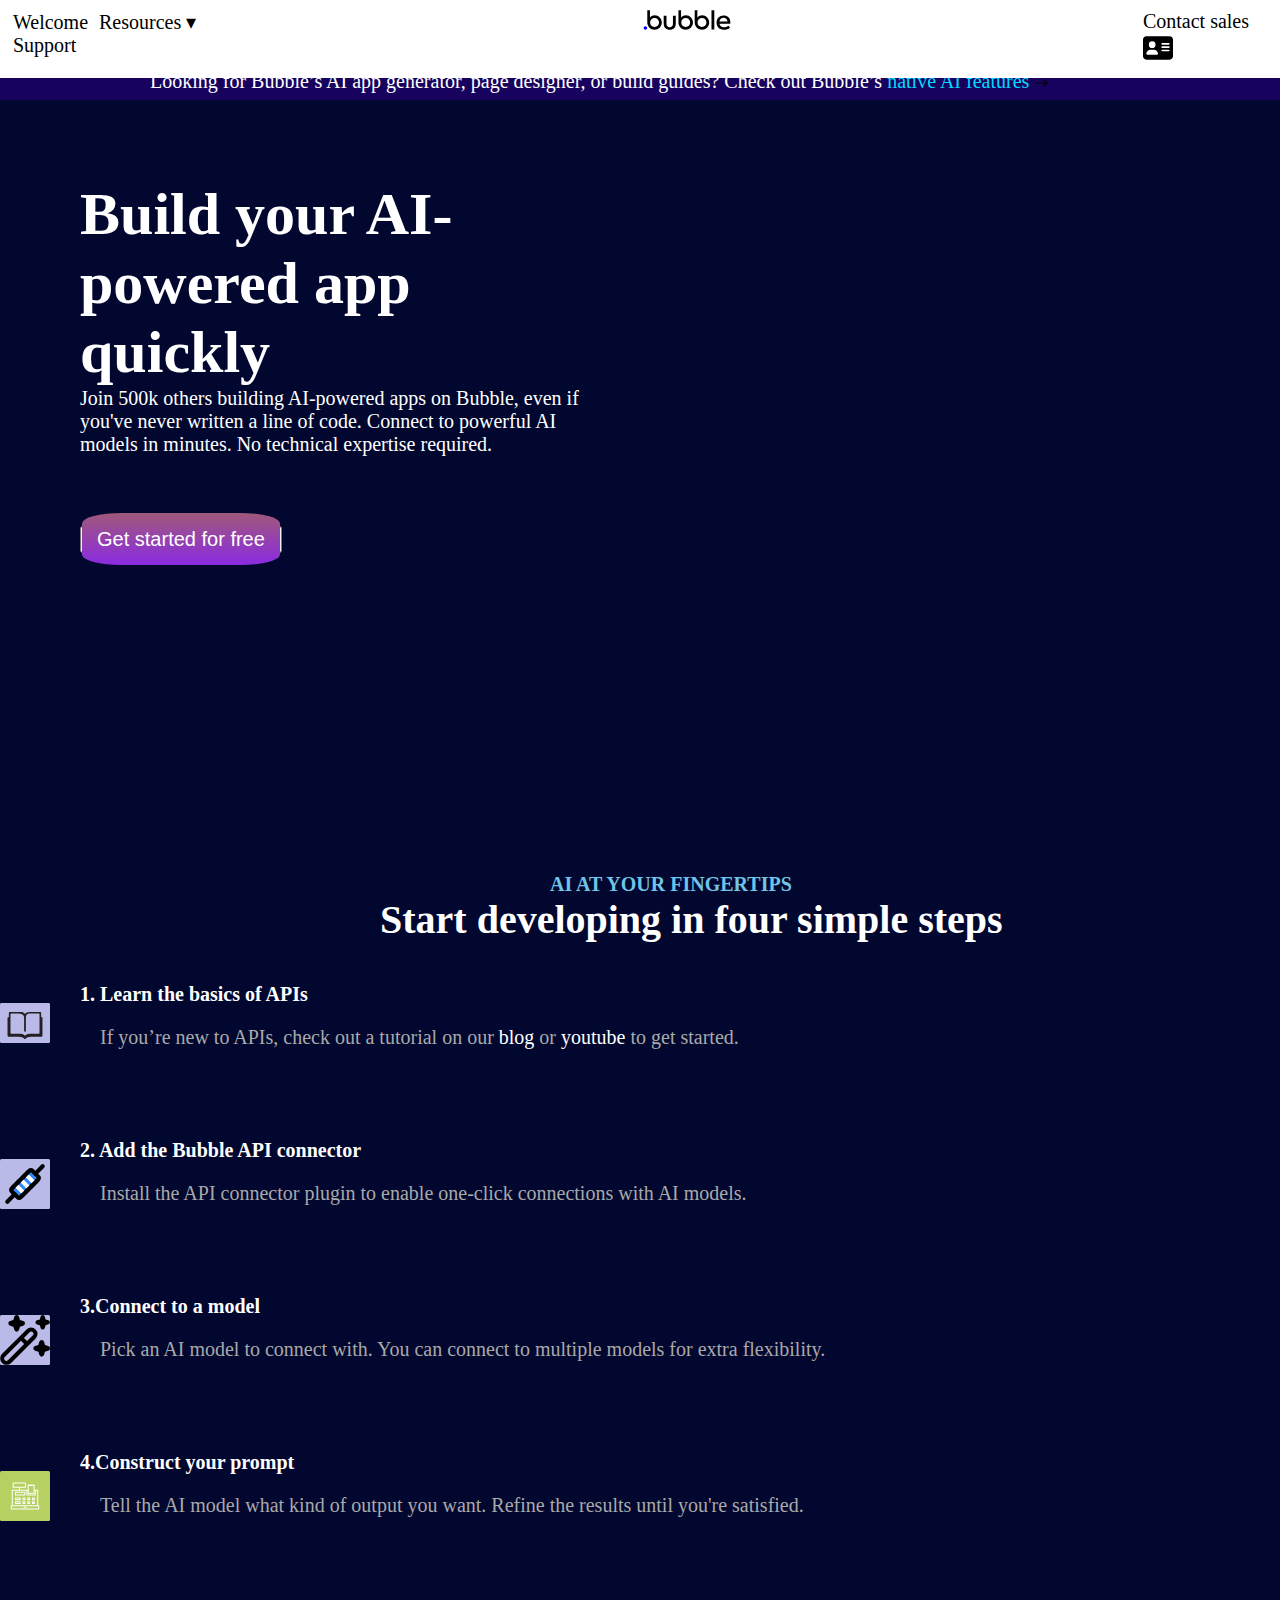
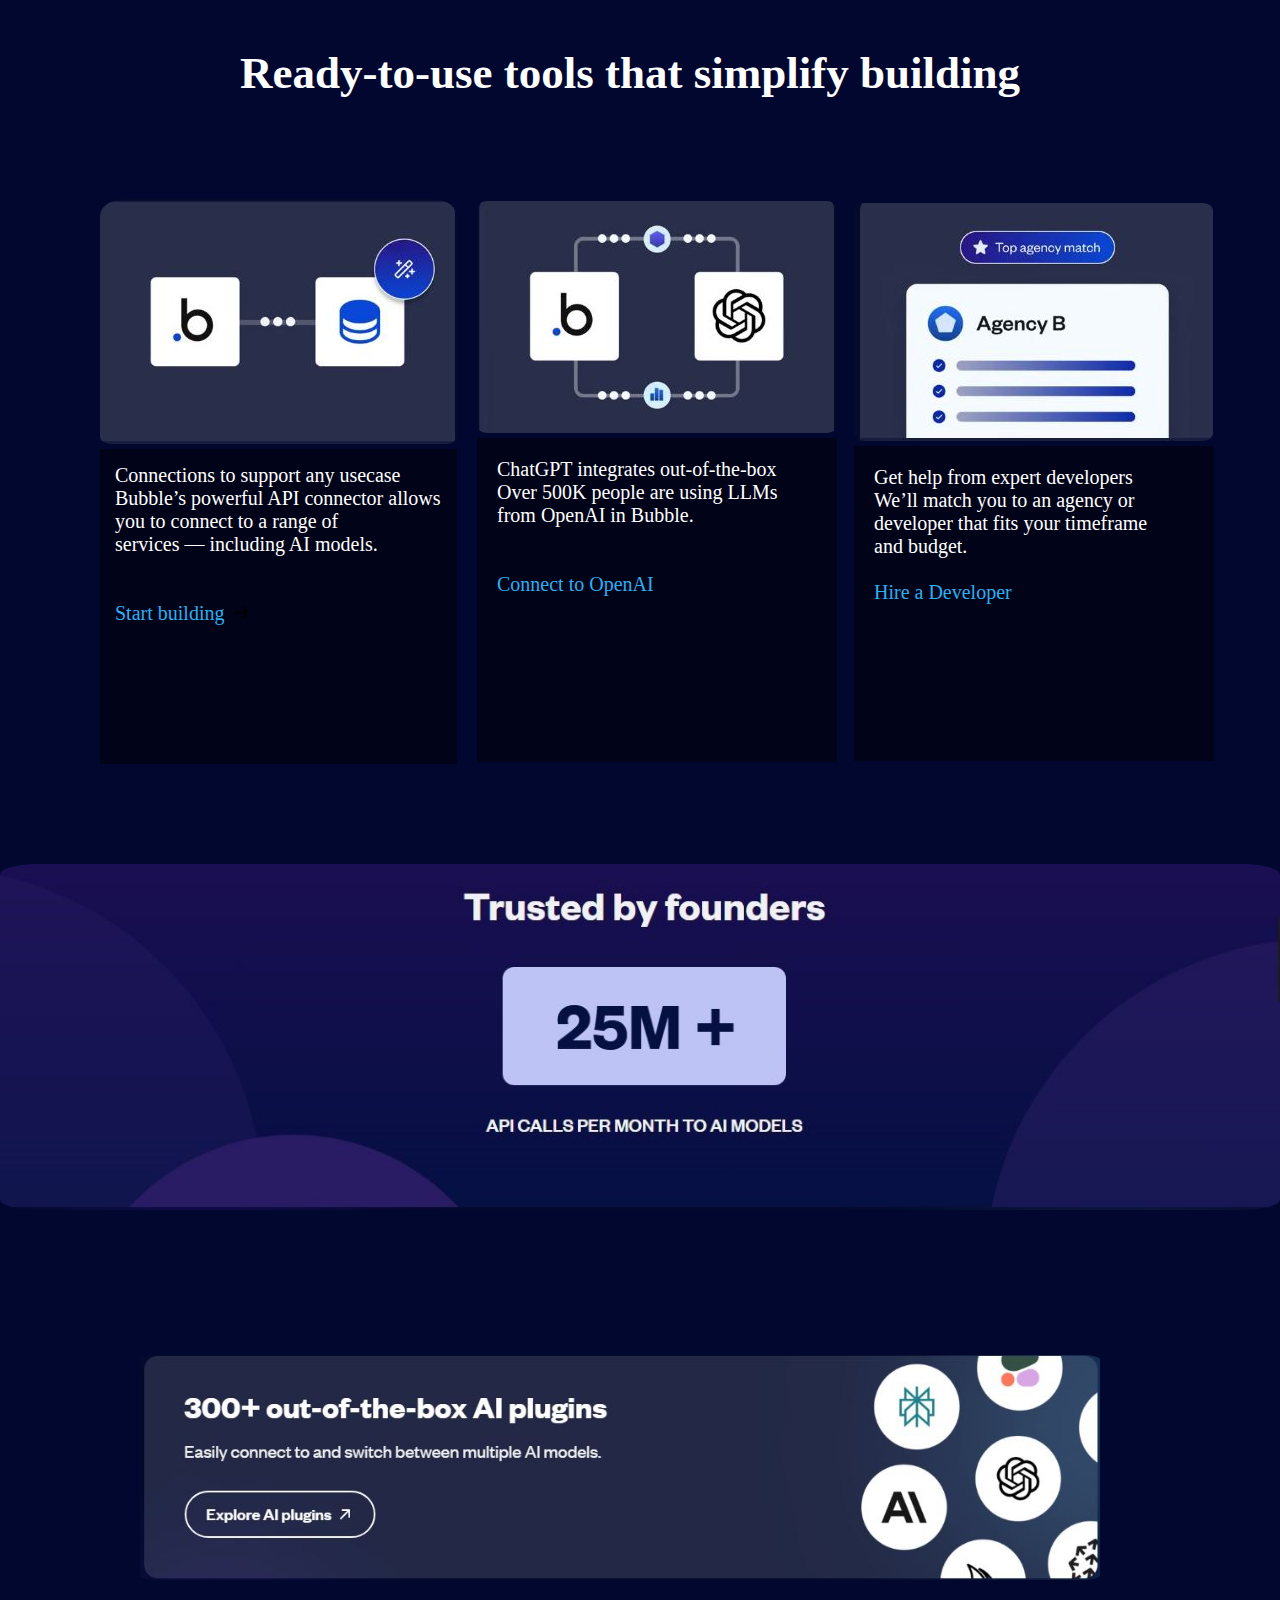
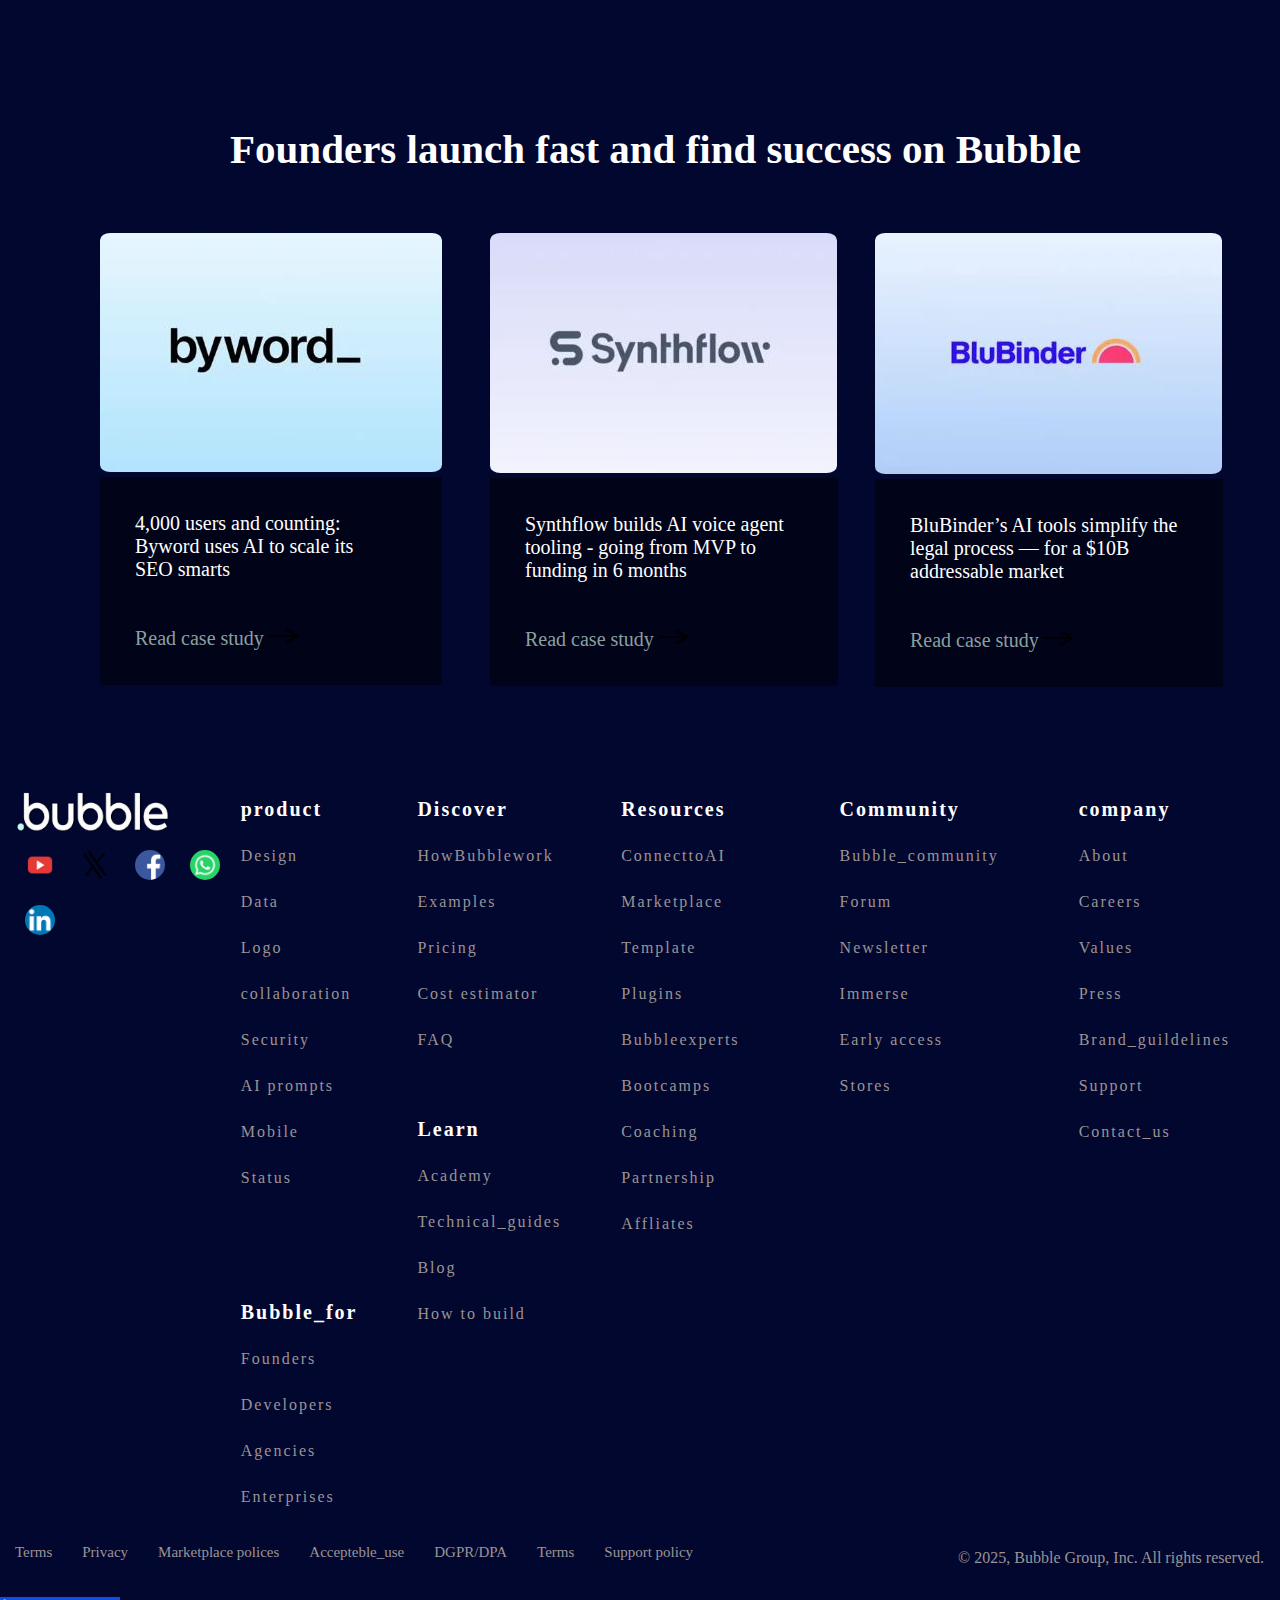
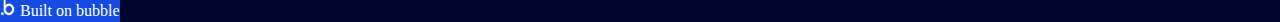
==== index.html @ 356349a5 "root name, Naming convention" ====
<!DOCTYPE html>
<html lang="en">
<head>
    <meta charset="UTF-8">
    <meta name="viewport" content="width=device-width, initial-scale=1.0">
    <title>Bubbleio.ai</title>
    <link rel="stylesheet" href="./index.css">
    <link rel="preconnect" href="https://fonts.googleapis.com">
    <link rel="preconnect" href="https://fonts.gstatic.com" crossorigin>
    <link href="https://fonts.googleapis.com/css2?family=Oxygen:wght@300;400;700&display=swap" rel="stylesheet">
    <link rel="stylesheet" href="https://fonts.googleapis.com/css?family=Inter:regular%7CManrope:regular%7CManrope:500%7CManrope:700%7CManrope:800%7CRoboto:500%7CSpace+Mono:regular">
</head>
<div class="container">
    <header class="head"  >
        <!-- nav1-->
        <div class="nav1">
            <div class="nPartA">
                <a href="">Welcome</a>
                <div class="dropdown">
                    
                   
                    <a href="">Resources ▾</a>
                    <div class="model">
                        <a href="#">Switch Model </a>
                    </div>
                    <div class="dropdown-content">
                        <a href="">Academy</a>
                        <a href="">Marketplace</a>
                    </div>
                </div>
                  

              
                <a href="">Support</a>
            </div>
            <div class="nPartB">
                <a href=""><img src="./Bubble logo.svg" alt="" width="900px" height="20px"></a>
            </div>
            <div class="nPartC">
                <a href="">Contact sales</a>
                <a href=""><img src="./address-card-icon.svg" alt="" width="30px" height="30px"></a>
            </div>
     </div>
            <!-- nav1 ending -->
             <!-- nav2 -->
            <div class="nav2">
                <p>Looking for Bubble’s AI app generator, page designer, or build guides? Check out Bubble’s <a href="">native AI features <img src="./next.png" alt="" width="15px" height="10px"> </a>
                    </p>
            </div>
            <!-- nav2-Ending -->
    </header>
    <!-- Body section -->
   <section class="hero">
    <div class="hero-text">
        <h1>Build your AI-powered app quickly</h1>
        Join 500k others building AI-powered apps on Bubble, even if you've never written a line of code. Connect to powerful AI models in minutes. No technical expertise required.
        <div class="btn">
            <button>
                <a href="">
                    Get started for free
                </a>
                   
                
               
            </button>
        </div>
    </div> <br> <br>
    <div class="hero-video">
        <iframe width="606" height="408" style="padding-left:100px;" src="https://www.youtube.com/embed/pDisVpv_Q6I" title="How to Build an AI app with Bubble" frameborder="0" allow="accelerometer; autoplay; clipboard-write; encrypted-media; gyroscope; picture-in-picture; web-share" referrerpolicy="strict-origin-when-cross-origin" allowfullscreen></iframe>
    </div> 
   </section>
   <div class="subhead">
    <div class="AI-heading">
        <h3 style=" color: rgb(112, 196, 230); padding-left: 260px; ">AI AT YOUR FINGERTIPS</h3>
        <h1 style="color: white; font-size: 40px; padding-left: 90px;" >Start developing in four simple steps</h1>
    </div>
    
    <!-- AI-flip_card -->
   <div class="AI-cards">
    <!-- 1st-Card -->
    <div class="card-1">      
    <div class="logo1">
        <img src="./AI 1st-logo/SVG FORMAT.svg" alt=""   style="background:#babae9; padding-top:5px; width: 50px; height:40px;"  >
    </div>
    <div class="Text-1">
        <h3>1. Learn the basics of APIs</h3>
        <p>If you’re new to APIs, check out a tutorial on our <a href="">blog</a> or <a href="">youtube</a> to get started.</p>
    </div>
</div>
    <!-- 2nd Card -->
    <div class="card-2">
    <div class="logo2">
        <img src="./AI 2ND-LOGO/AI 2nd logo.svg" alt="" width="70px" style="background-color: #babae9; width: 50px;" >
    </div>
    <div class="Text-2">
        <h3>2. Add the Bubble API connector</h3>
        <p>Install the API connector plugin to enable
            one-click connections with AI models.</p>
    </div>
    
   </div>

   <!-- 3rd Card -->
   <div class="card-3">
    <div class="logo3">
     <img src="./logo_3.svg" alt="" width="50px" style="background-color: #babae9;">
    </div>
    <div class="Text-3">
        <h3>3.Connect to a model</h3>
        <p>Pick an AI model to connect with. You can connect to multiple models for extra flexibility.</p>
    </div>
    
   </div>
   
   <!-- 4th Card -->
   <div class="card-4">
    <div class="logo4">
        <img src="./Logo_4.svg" alt="" width="50px" >
    </div>
    <div class="Text-4">
        <h3>4.Construct your prompt</h3>
        <p>Tell the AI model what kind of output you want. Refine the results until you're satisfied.</p>
    </div>
   </div>
</div>
   </div>
   <div class="BubbleAI_tools">
    <h1>Ready-to-use tools that simplify building</h1>
        <div class="BubbleAI_card">
            <div class="FirstBubbleCard">
                <div class="BubbleCardImg_1st">
                    <img src="./BubbleImg/BubbleAi_Img1.JPG" alt="">
                </div>
                    <div class="BubbleCard_Text_1st">
                        <p>
                            Connections to support any usecase <br>
                            Bubble’s powerful API connector allows <br> you to
                            connect to a range of <br>
                            services — including AI models. <br> <br><br>
                                    <a href="" >Start building <img src="./right-arrow.png" alt="" width="20px" height="15px" style="padding-bottom: -200px;padding-left: 5px;"></a> 
                        </p>
                     
                    </div>
            </div>
            <div class="SecondBubbleCard">
                <div class="BubbleCardImg_2nd">
                    <img src="./BubbleImg/BubbleAi_Img2.JPG" alt="">
                </div>
                <div class="BubbleCard_Text_2nd">
                    <p>
                    ChatGPT integrates out-of-the-box <br>
                Over 500K people are using LLMs <br> from
                    OpenAI in Bubble. <br> <br><br>
                   <a href="">Connect to OpenAI</a> 
                    </p>
                </div>
            </div>
            <div class="ThirdBubbleCard">
                <div class="BubbleCardImg_3rd">
                    <img src="./BubbleImg/BubbleAi_Img3.JPG" alt="">
                </div> 
                <div class="BubbleCard_Text_3rd">
                    Get help from expert developers
                    We’ll match you to an agency or developer that fits your timeframe and budget.  <br> <br>
                    <a href="">Hire a Developer</a>
                    
                </div>

            </div>
        </div>
   </div>
   <div class="APILINKIMG">
    <img src="./APILINKIMG/APICALLIMG.JPG" alt="">
   </div>
   <div class="AI_PLUGIN">
    <img src="./Api plugins/AI PLugin.JPG" alt="">
   </div>
   <div class="AI_tools">
   <div class="AI_TEXT">
        <h1>Founders launch fast and find success on Bubble</h1>
   </div>
   <!-- AI_SECT -->
   <div class="AI_SECT">
    <div class="sect1">
        <div class="sectImg_1st">
            <img src="./AI SECT/AI_IMAGE1.JPG" alt="" id="mysect1">
        </div>
        <div class="sectText_1st">
            <p>
                4,000 users and counting: <br> Byword uses AI to scale its <br>SEO smarts 
                <br><br><br>
                <a href="">Read case study <img src="./right-arrow.png" alt=""></a>
            </p>
        </div>
    </div>
    <div class="sect2">
        <div class="sectImg_2nd">
            <img src="./AI SECT/AI_IMAGES2.JPG" alt="" id="mysect2">
        </div>
        <div class="sectText_2nd">   
        <p>
            Synthflow builds AI voice agent tooling - going from MVP to funding in 6 months
            <br><br><br>
            <a href="">Read case study <img src="./right-arrow.png" alt=""></a>
        </p>
        </div>
    </div>
    <div class="sect3">
        <div class="sectImg_3th">
            <img src="./AI SECT/AI_IMAGES3.JPG" alt="" id="mysect3">
        </div>
        <div class="sectText_3th">
            <p>
                BluBinder’s AI tools simplify the legal process — for a $10B addressable market
                <br><br><br>
                <a href="">Read case study <img src="./right-arrow.png" alt=""></a>
            </p>
        </div>
    </div>      
   </div>
   </div>
   <!-- Footer_section -->
    <div class="footer_1st">
        <div class="Bubble_media">
            <div class="logo">
                <img src="./AI SECT/BubbleEdit-removebg-preview (1).png" alt="" width="160px">
            </div>
            <div class="mediaIcon">
                <a href="*"><img src="./Social media/youtube.png" alt=""></a>

                <a href=""><img src="./Social media/twitter.png" alt=""></a>

                <a href=""><img src="./Social media/facebook.png" alt="" ></a>

                <a href=""><img src="./Social media/whatsapp.png" alt=""></a>
                
                <a href=""> <img src="./Social media/LinkedIn.png" alt=""></a>
            </div>
        </div>
        <div class="About">
            <div class="first_column">
                <div class="product">
                    <div class="title">
                        <h5>product</h5>
                    </div>
                    <div class="details">
                        <a href="">Design</a><br>
                        <a href="">Data</a><br>
                        <a href="">Logo</a>
                        <a href="">collaboration</a>
                        <a href="">Security</a> <br>
                        <a href="">AI prompts</a>
                        <a href="">Mobile</a> <br>
                        <a href="">Status</a>
                    </div>
                </div> <br> <br>
                <div class="Bubble_for">
                    <div class="title">
                        <h5>Bubble_for</h5>
                    </div>
                    <div class="details">
                        <a href="">Founders</a>
                        <a href="">Developers</a>
                        <a href="">Agencies</a>
                        <a href="">Enterprises</a>
                    </div>
                </div>
            </div>
            <div class="second_column">
                <div class="Discover">
                    <div class="title">
                        <h5>Discover</h5>
                    </div>
                    <div class="details">
                    <a href="">HowBubblework</a>
                    <a href="">Examples</a>
                    <a href="">Pricing</a> <br>
                    <a href="">Cost estimator</a>
                    <a href="">FAQ</a>
                    </div>
                    
                </div>
                <br>
                <div class="Learn">
                    <div class="title">
                        <h5>Learn</h5>
                    </div>
                    <div class="details">
                        <a href="">Academy</a>
                        <a href="">Technical_guides</a> <br>
                        <a href="">Blog</a><br>
                        <a href=""> How to build</a>
                    </div>
                </div>
            </div>
            <div class="third_column">
                <div class="Resources">
                    <div class="title">
                        <h5>Resources </h5>
                    </div>
                    <div class="details">
                        <a href="">ConnecttoAI</a>
                        <a href="">Marketplace</a>
                        <a href="">Template</a>
                        <a href="">Plugins</a>
                        <a href="">Bubbleexperts</a>
                        <a href="">Bootcamps</a>
                        <a href="">Coaching</a>
                        <a href="">Partnership</a>
                        <a href="">Affliates</a>
                    </div>
                </div>
            </div>
            <div class="fourth_column">
                <div class="Community">
                    <div class="title">
                        <h5>Community</h5>
                    </div>
                    <div class="details">
                        <a href="">Bubble_community</a>
                        <a href="">Forum</a> <br>
                        <a href="">Newsletter</a>
                        <a href="">Immerse</a> <br>
                        <a href="">Early access</a>
                        <a href="">Stores</a>
                    </div>
                </div>

            </div>
            <div class="fifth_column">
                <div class="company">
                    <div class="title">
                        <h5>company</h5>
                    </div>
                    <div class="details">
                        <a href="">About</a><br>
                        <a href="">Careers</a><br>
                        <a href="">Values</a><br>
                        <a href="">Press</a>
                        <a href="">Brand_guildelines</a>
                        <a href="">Support</a>
                        <a href="">Contact_us</a>
                    </div>
                </div>
            </div>
        </div>

    </div>
    <!-- 2nd_footer -->
     <div class="footer_2nd">
        <div class="details_1st">
            <a href="">Terms</a>
            <a href="">Privacy</a>
            <a href="">Marketplace polices</a>
            <a href="">Accepteble_use</a>
            <a href="">DGPR/DPA</a>
            <a href="">Terms</a>
            <a href="">Support policy</a>
        </div>
        <div class="details_2nd">
            <p>
                ©  2025, Bubble Group, Inc. All rights reserved.
            </p>
        </div>

     </div>
     <div class="footer_outskirt">
        <div class="b_logo">
            <img src="./AI SECT/B logo.png" alt=""> <span>Built on bubble</span>
        </div>
     </div>
</div>
</html>
---- index.css ----
@import url('https://fonts.googleapis.com/css2?family=Montserrat:ital,wght@0,100..900;1,100..900&family=Roboto:ital,wght@0,100;0,300;0,400;0,500;0,700;0,900;1,100;1,300;1,400;1,500;1,700;1,900&display=swap');
*{
    padding: 0;
    margin: 0;
     box-sizing: border-box;
     /* background:linear-gradient(whitesmoke),(rgb(216, 216, 179)); */
     text-decoration: none;
     /* line-height: 70px; */
     font-size: 20px;
};
/* body{
    text-decoration: none;
    background-color: #02072F;
} */
/* container{
    background-color: #02072F;
    height: 100vh;
} */
.head{
    width: 100%;
    /* position: sticky; */
    /* top: 0;
    z-index:1000; */
}

.nav1{
    padding: 10px;
    background-color: white; 
    display: flex;
    /* position: sticky; */
    position: fixed;
    top: 0;
    z-index:1000;
    width:100%;
}

.nav1 a{
    padding: 3px;
   transition: all 5s ease;
    color: black;  
}
.nav1 a:hover{
   color:rgb(243, 141, 8)
}
/* Dropdown container */
.dropdown{
   position: relative;
   display: inline-block;
}
/* Dropdown content (hidden by default) */
.dropdown-content{
   display: none;
   position: absolute;
   background-color: #c5cdd1;
   min-width: 160px;
   box-shadow: 0px 8px 16px rgba(0, 0, 0, 0.2);
   z-index: 1000;
}
/* Dropdown links */
.dropdown-content a {
   color: black;
   padding: 10px 16px;
   text-decoration: none;
   display: block;
}
/* Show the dropdown menu on hover */
.dropdown:hover .dropdown-content {
   display: block;
}
/* Optional hover effect */
.dropdown-content a:hover {
   background-color: #f1f1f1;
}
.model{
   display: none;
}

img{
    border-radius: 3%;
}

.nav2{
    padding-block: 50px;
    max-height:5vh ;
    /* margin: 4px; */
    background-color:#17035E ;
    color: white;
}
.nav2  p{
   /* padding-left: 150px;   */
   padding-inline: 150px;
   padding-top: 20px;
}


.nav2 a{
    color:rgb(1, 217, 255);
}
/* img{
    color:rgb(1, 217, 255);
} */
.nav2 a:hover{
    color:white;
}
/* nav ending */
.hero{
    background-color: #02072F;
    color: white;
padding: 80px;
display: flex;
}
.hero-text {
    font-size:20px ;  
}
h1{
 font-size:60px;
 
}
.btn{
    padding:70px 0px;
   
}
.btn a {
    padding: 15px;
    background:linear-gradient(rgb(160, 88, 122),blueviolet);
    transition:  0.5s ease;
    color: white;
}
button a{
    border-radius: 20%;
}
.subhead{
    width: 100%;
    background-color: #02072F;
    color: white;
}
            /* Ai-section */
 .AI-heading{
            /* padding:auto; */
    padding-left: 290px;
        padding-top: 170px;
 }
 AI-cards{
    color: #ffffff;
 }
 .Text-1{
    padding:30px;
 }
 .Text-1 p{
    padding: 20px;
    color: darkgrey;
 }

 .Text-1 a{
    color: #ffffff;
 }
.card-1{
    display: flex;
    padding-top: 10px;
}
.logo1{
    padding-top: 50px;
}
 /* 2nd-Card */
 .card-2{
    display: flex;
    padding-top: 10px;
}
 .Text-2{
    padding:30px;
 }
 .Text-2 p{
    padding: 20px;
    color: darkgrey;
 }

 .Text-2 a{
    color: #ffffff;
 }
 .logo2{
    padding-top: 50px;
}
 /* 3rd-Card */
 .card-3{
    display: flex;
    padding-top: 10px;
}
 .Text-3{
    padding:30px;
 }
 .Text-3 p{
    padding: 20px;
    color: darkgrey;
 }
 .logo3{
    padding-top: 50px; 
 }
 /* 4th-Card */
 .card-4{
    display: flex;
    padding-top: 10px;
}

 .Text-4{
    padding:30px;
 }
 .Text-4 p{
    padding: 20px;
    color: darkgrey;
 }
 .logo4{
    padding-top: 50px; 
 }
 /* BubbleAI_tools */
 .BubbleAI_tools {
    background-color: #02072F; 
    padding-top: 80px;
    
 }
    .BubbleAI_card{
        /* padding-top: 40px; */
        display:flex;
         align-items: center;    
    }
 .BubbleAI_tools h1{
    color: #ffffff;
    padding-left:240px;
    font-size: 45px;
 }
 .BubbleCardImg_1st img{
   border-top-left-radius: 7%;
   border-top-right-radius: 7%;
 }
 .BubbleCard_Text_1st{
     color: #ffffff;
     padding: 15px;
      
     height: 35vh;
     /* background-color: #DCDCFB; */
     /* width: 100%; */
     background-color: rgba(0, 0, 3, 0.5); 
     /* opacity: 0.5; */
     /* background-color:(opacity 0.5) rgba(0, 0, 3, 0.5); */
 }

 .BubbleCard_Text_1st a{
    color:#2EAFEF  ;
 }
 .BubbleCard_Text_1st a img{
    color: #ffffff;
 }
 .BubbleCard_Text_1st a:hover{
    color: aliceblue;
 }
 .FirstBubbleCard{
   padding-right:20px;
 }
 /* SecondBubbleCard section */
 .BubbleCard_Text_2nd{
     color: #ffffff;
     padding: 20px;
   
     /* background-color: #DCDCFB; */
     max-width:100%;
     height: 36vh;
     background-color: rgba(0, 0, 3, 0.5); 
     /* opacity: 0.5; */
     /* background-color:(opacity 0.5) rgba(0, 0, 3, 0.5); */

 }

 .BubbleCard_Text_2nd a{
    color:#2EAFEF  ;
   

 }
 .BubbleCard_Text_2nd a img{
    color: #ffffff;
 }
 .BubbleCard_Text_2nd a:hover{
    color: aliceblue;
 }
 .SecondBubbleCard{
  padding-right: 17px;
 }
 /* Third Bubble_Card */
 .BubbleCard_Text_3rd{
     color: #ffffff;
     padding: 20px;
   padding-right: 40px;
     background-color: #DCDCFB;
     height: 35vh;
     width: 360px;
     background-color: rgba(0, 0, 3, 0.5); 
     /* opacity: 0.5; */
     /* background-color:(opacity 0.5) rgba(0, 0, 3, 0.5); */
 }

 .BubbleCard_Text_3rd a{
    color:#2EAFEF  ;
 }
 .BubbleCard_Text_3rd a img{
    color: #ffffff;
 }
 .BubbleCard_Text_3rd a:hover{
    color: aliceblue;
 }
 .BubbleAI_card{
  /* display: flex; */
   padding: 100px;
 }
.ThirdBubbleCard{
 
}
.APILINKIMG{
   /* width:100%; */
   background: #02072F; 
}
.APILINKIMG img{
   width:100%;
}
.AI_PLUGIN{
   /* width:auto;
   height:auto; */
   background-color: #02072F;
   padding: 40px;
   
}
.AI_PLUGIN img{
   width: 80%;
   margin: 100px;
   border-radius:2%;
}
.AI_tools{
   background: #02072F;
   width:100%;  
}

.AI_TEXT h1{
   color: #ffff;
   font-size:41px;
   padding-left: 230px;
}
.AI_SECT{
   width: 100%;
   display: flex;
   padding: 100px;
   /* display: block; */
   /* display: inline-flex; */
   padding-top: 60px;
}
.AI_SECT p{
   background-color:rgba(0, 0, 3, 0.5); 
   width: 17.4em;
   color: #ffffff;
   padding: 35px;
}
.AI_SECT  a img{
   color: #ffffff;
   width: 30px;
   height: 2vh;
   color: #ffffff;
}
.AI_SECT  a{
   color: rgb(138, 160, 160);
} 
.AI_SECT  a:hover{
   color: #ffffff;
   text-decoration: underline;
}
.sectText_1st p{
   width: 100%;
}
.sect1{
  /* padding: 50px 100px 50px 70px;  */
  padding-right: 48px;

}
.sect2{
   /* padding: 50px 15px 50px 40px; */
   padding-right: 37px;

   
}
.sect3{
   /* padding: 50px 100px 50px 40px; */
 
}
.footer_1st{
   background: #02072F;
   display: flex;
   width: 100%;
   height: 100%;
}
@keyframes example{
   from{background-color: #02072F;}
   to{background-color: #9b9494;}
}

.footer_1st h5{
   color: #ffffff;
}
.footer_1st a{
   color: #9b9494;
   font-size: medium;
   
}
.Bubble_media{
   width: 100%;
   height: 100%;
   padding-left:15px;
}
.logo img{
  background: #02072F;
  
}
.mediaIcon{
  
}
.mediaIcon a img{
   color: #ffffff;
   width: 30px;
   /* height: 6vh; */
 
   margin: 10px;
   display: inline-block;
   border-radius: 50px;

   
}
.About{
   display: flex;
   padding-right: 50px;
   letter-spacing: 2px;
   line-height:5vh;
   
   width: 100%;
   height: 100%;
   
}
.details a{
   /* display: block; */
}
.details a:hover{
   color: #ffffff;
   text-decoration: underline;
}
.fifth_column{
 padding-left: 80px;
}
.fourth_column{
   padding-left: 100px;
}
.ThirdBubbleCard{
   padding-right: 70px;
}
.second_column{
   /* padding-left: 70px;
   padding-right: 40px; */
   padding-inline: 60px;
}
.first_column{
   padding-left: 10px;
}

.Resources .details{
   /* width: 100%;
   padding: 0;
   height: 10px; */
}

.footer_2nd{
   background: #02072F;
   display: flex;
}
.details_1st{
   display: flex;
   
}
.details_1st a{
  padding-inline: 15px;
  padding-block: 25px;
   color: #9b9494;;
   font-size:15px;
}
.details_1st a:hover{
      color: #ffffff;
      text-transform: uppercase;
}
.details_2nd p{
   display: flex;
   color: #9b9494;
   font-size: medium;
   /* padding-inline: 10px; */
   padding-block: 30px;
   padding-left: 250px;
} 
.footer_outskirt{
   background: #02072F;
}
.b_logo{
   background-color: rgb(21, 75, 224);
   width:fit-content;
}
.b_logo img{
   width: 15px;
   position: inherit;
}
.b_logo span{
   color: #ffffff;
   font-size: medium;
   /* padding-top: 200px; */
}
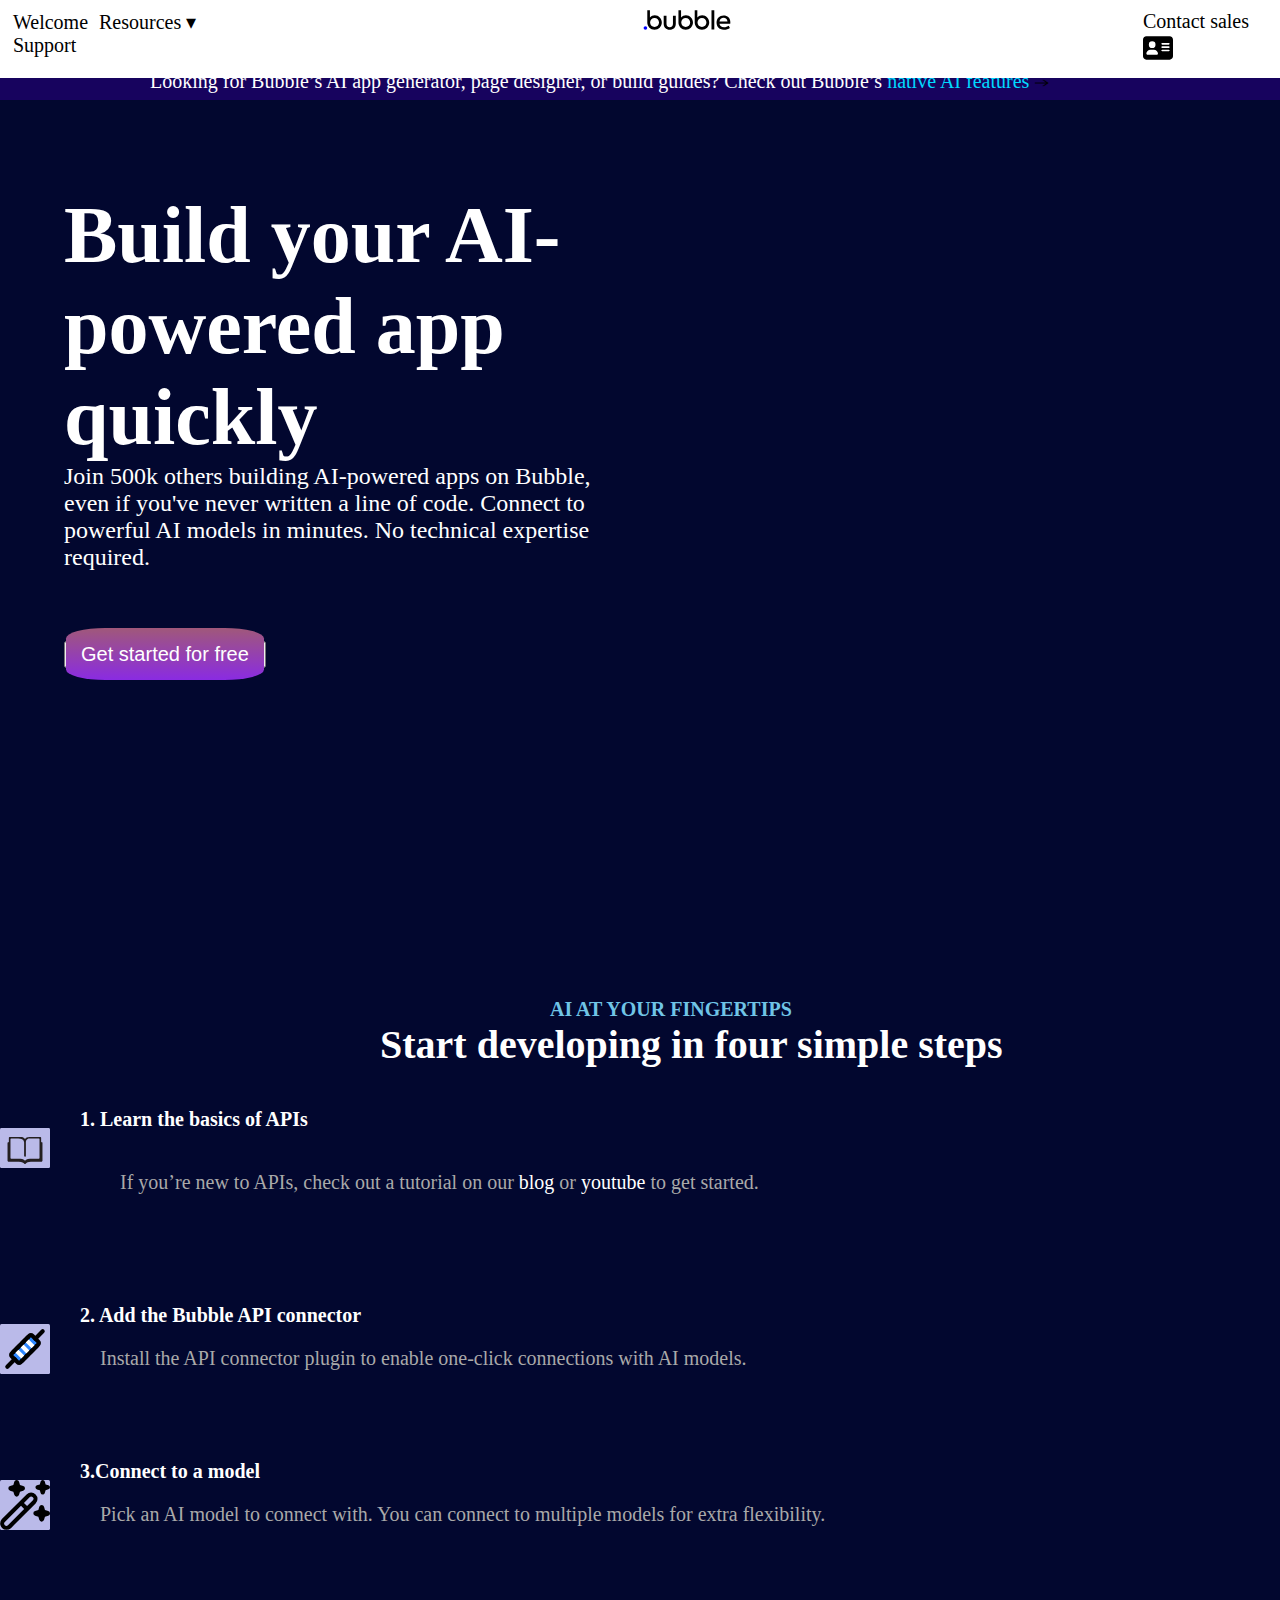
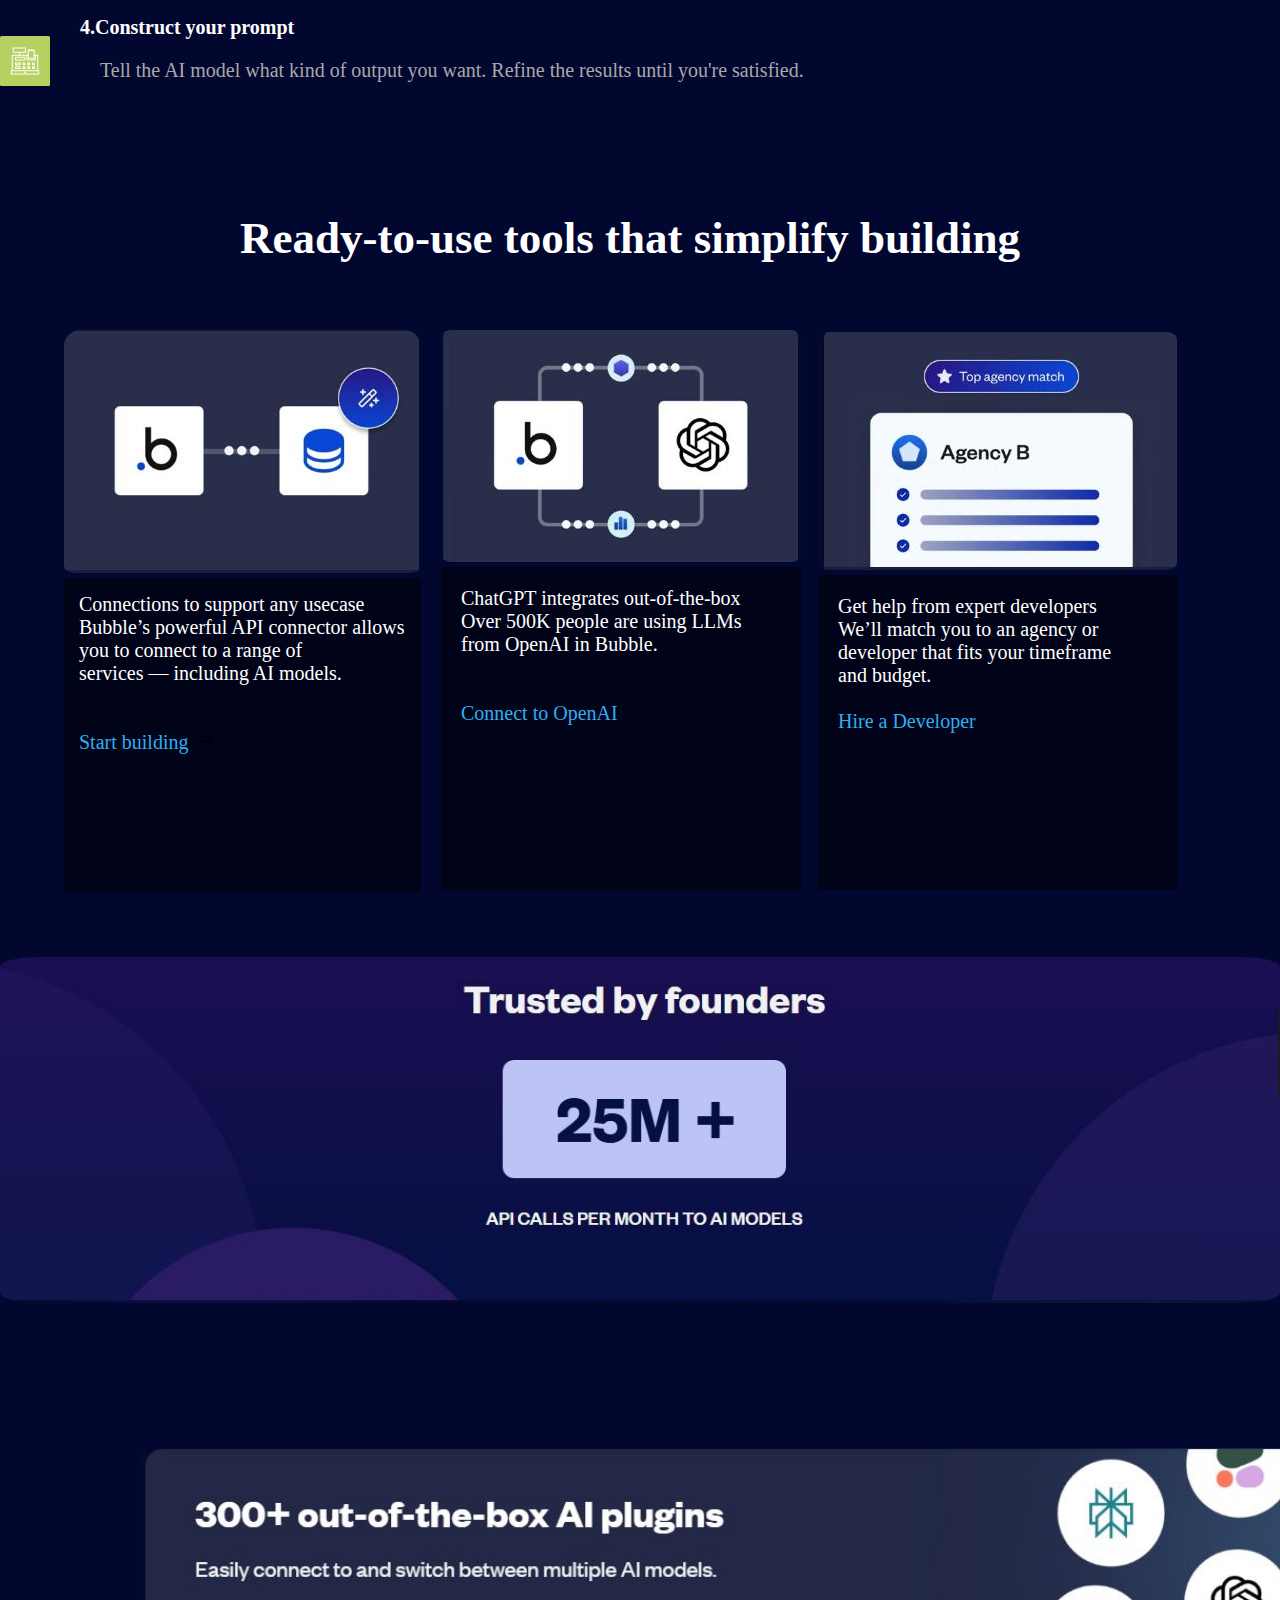
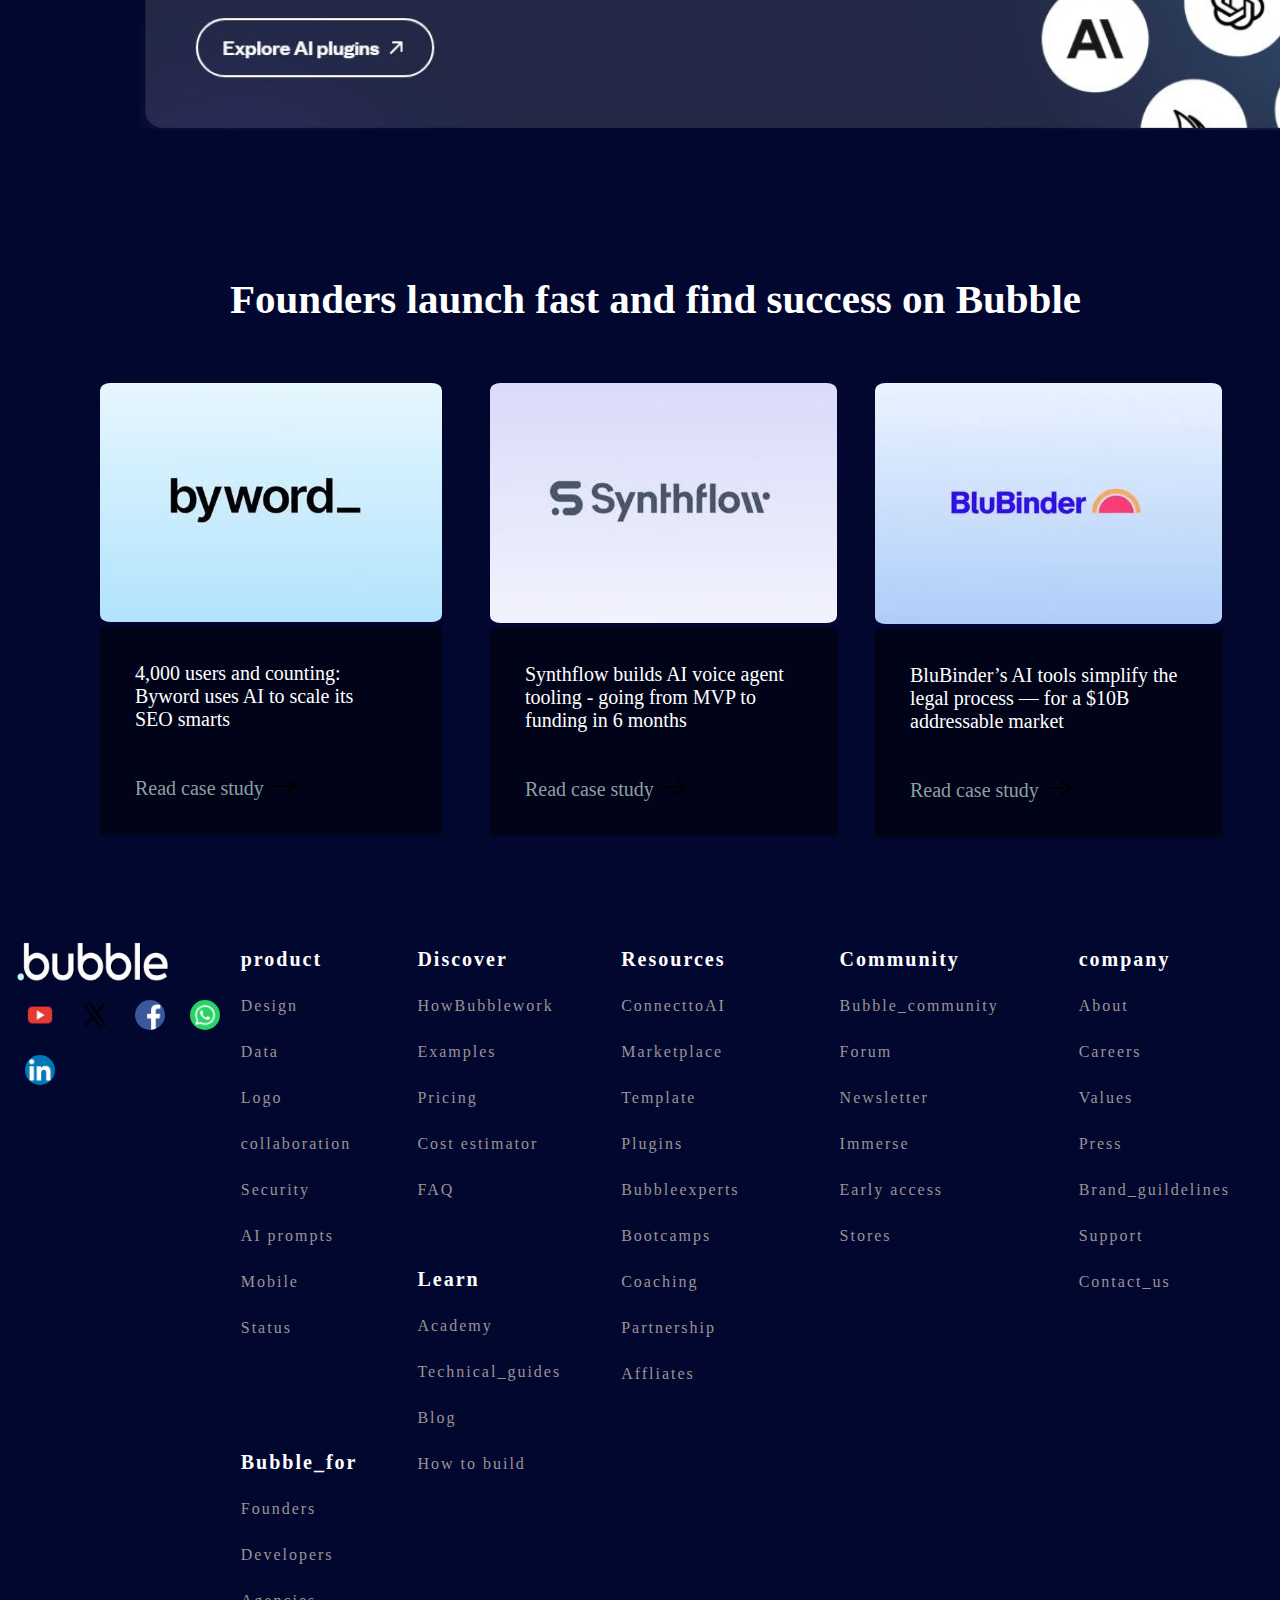
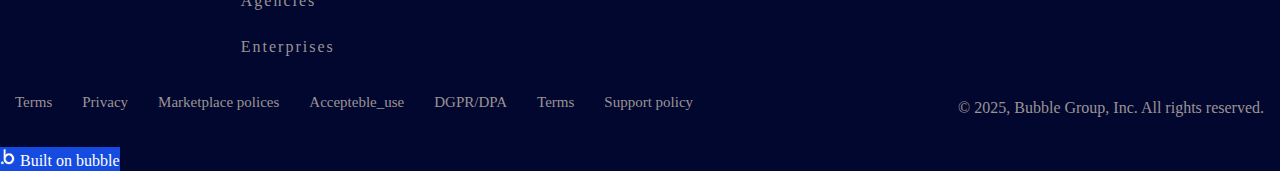
==== commit cfd34163: "Initial commit" ====
--- a/index.html
+++ b/index.html
@@ -10,364 +10,366 @@
     <link href="https://fonts.googleapis.com/css2?family=Oxygen:wght@300;400;700&display=swap" rel="stylesheet">
     <link rel="stylesheet" href="https://fonts.googleapis.com/css?family=Inter:regular%7CManrope:regular%7CManrope:500%7CManrope:700%7CManrope:800%7CRoboto:500%7CSpace+Mono:regular">
 </head>
-<div class="container">
-    <header class="head"  >
-        <!-- nav1-->
-        <div class="nav1">
-            <div class="nPartA">
-                <a href="">Welcome</a>
-                <div class="dropdown">
+<body>
+    <div class="container">
+        <header class="head"  >
+            <!-- nav1-->
+            <div class="nav1">
+                <div class="nPartA">
+                    <a href="">Welcome</a>
+                    <div class="dropdown">
+                        
+                       
+                        <a href="">Resources ▾</a>
+                        <!-- <div class="model">
+                            <a href="#">Switch Model </a>
+                        </div> -->
+                        <div class="dropdown-content">
+                            <a href="">Academy</a>
+                            <a href="">Marketplace</a>
+                        </div>
+                    </div>
+                      
+    
+                  
+                    <a href="">Support</a>
+                </div>
+                <div class="nPartB">
+                    <a href=""><img src="./Bubble logo.svg" alt="" width="900px" height="20px"></a>
+                </div>
+                <div class="nPartC">
+                    <a href="">Contact sales</a>
+                    <a href=""><img src="./address-card-icon.svg" alt="" width="30px" height="30px"></a>
+                </div>
+         </div>
+                <!-- nav1 ending -->
+                 <!-- nav2 -->
+                <div class="nav2">
+                    <p>Looking for Bubble’s AI app generator, page designer, or build guides? Check out Bubble’s <a href="">native AI features <img src="./next.png" alt="" width="15px" height="10px"> </a>
+                        </p>
+                </div>
+                <!-- nav2-Ending -->
+        </header>
+        <!-- Body section -->
+       <section class="hero">
+        <div class="hero-text">
+            <h1>Build your AI-powered app quickly</h1>
+            Join 500k others building AI-powered apps on Bubble, even if you've never written a line of code. Connect to powerful AI models in minutes. No technical expertise required.
+            <div class="btn">
+                <button>
+                    <a href="">
+                        Get started for free
+                    </a>
+                       
                     
                    
-                    <a href="">Resources ▾</a>
-                    <div class="model">
-                        <a href="#">Switch Model </a>
-                    </div>
-                    <div class="dropdown-content">
-                        <a href="">Academy</a>
-                        <a href="">Marketplace</a>
-                    </div>
-                </div>
-                  
-
-              
-                <a href="">Support</a>
-            </div>
-            <div class="nPartB">
-                <a href=""><img src="./Bubble logo.svg" alt="" width="900px" height="20px"></a>
-            </div>
-            <div class="nPartC">
-                <a href="">Contact sales</a>
-                <a href=""><img src="./address-card-icon.svg" alt="" width="30px" height="30px"></a>
-            </div>
-     </div>
-            <!-- nav1 ending -->
-             <!-- nav2 -->
-            <div class="nav2">
-                <p>Looking for Bubble’s AI app generator, page designer, or build guides? Check out Bubble’s <a href="">native AI features <img src="./next.png" alt="" width="15px" height="10px"> </a>
-                    </p>
-            </div>
-            <!-- nav2-Ending -->
-    </header>
-    <!-- Body section -->
-   <section class="hero">
-    <div class="hero-text">
-        <h1>Build your AI-powered app quickly</h1>
-        Join 500k others building AI-powered apps on Bubble, even if you've never written a line of code. Connect to powerful AI models in minutes. No technical expertise required.
-        <div class="btn">
-            <button>
-                <a href="">
-                    Get started for free
-                </a>
-                   
-                
-               
-            </button>
-        </div>
-    </div> <br> <br>
-    <div class="hero-video">
-        <iframe width="606" height="408" style="padding-left:100px;" src="https://www.youtube.com/embed/pDisVpv_Q6I" title="How to Build an AI app with Bubble" frameborder="0" allow="accelerometer; autoplay; clipboard-write; encrypted-media; gyroscope; picture-in-picture; web-share" referrerpolicy="strict-origin-when-cross-origin" allowfullscreen></iframe>
-    </div> 
-   </section>
-   <div class="subhead">
-    <div class="AI-heading">
-        <h3 style=" color: rgb(112, 196, 230); padding-left: 260px; ">AI AT YOUR FINGERTIPS</h3>
-        <h1 style="color: white; font-size: 40px; padding-left: 90px;" >Start developing in four simple steps</h1>
+                </button>
+            </div>
+        </div> <br> <br>
+        <div class="hero-video">
+            <iframe width="606" height="408" style="padding-left:100px;" src="https://www.youtube.com/embed/pDisVpv_Q6I" title="How to Build an AI app with Bubble" frameborder="0" allow="accelerometer; autoplay; clipboard-write; encrypted-media; gyroscope; picture-in-picture; web-share" referrerpolicy="strict-origin-when-cross-origin" allowfullscreen></iframe>
+        </div> 
+       </section>
+       <div class="subhead">
+        <div class="AI-heading">
+            <h3 style=" color: rgb(112, 196, 230); padding-left: 260px; ">AI AT YOUR FINGERTIPS</h3>
+            <h1 style="color: white; font-size: 40px; padding-left: 90px;" >Start developing in four simple steps</h1>
+        </div>
+        
+        <!-- AI-flip_card -->
+       <div class="AI-cards">
+        <!-- 1st-Card -->
+        <div class="card-1">      
+        <div class="logo1">
+            <img src="./AI 1st-logo/SVG FORMAT.svg" alt=""   style="background:#babae9; padding-top:5px; width: 50px; height:40px;"  >
+        </div>
+        <div class="Text-1">
+            <h3>1. Learn the basics of APIs</h3>
+            <p>If you’re new to APIs, check out a tutorial on our <a href="">blog</a> or <a href="">youtube</a> to get started.</p>
+        </div>
     </div>
-    
-    <!-- AI-flip_card -->
-   <div class="AI-cards">
-    <!-- 1st-Card -->
-    <div class="card-1">      
-    <div class="logo1">
-        <img src="./AI 1st-logo/SVG FORMAT.svg" alt=""   style="background:#babae9; padding-top:5px; width: 50px; height:40px;"  >
+        <!-- 2nd Card -->
+        <div class="card-2">
+        <div class="logo2">
+            <img src="./AI 2ND-LOGO/AI 2nd logo.svg" alt="" width="70px" style="background-color: #babae9; width: 50px;" >
+        </div>
+        <div class="Text-2">
+            <h3>2. Add the Bubble API connector</h3>
+            <p>Install the API connector plugin to enable
+                one-click connections with AI models.</p>
+        </div>
+        
+       </div>
+    
+       <!-- 3rd Card -->
+       <div class="card-3">
+        <div class="logo3">
+         <img src="./logo_3.svg" alt="" width="50px" style="background-color: #babae9;">
+        </div>
+        <div class="Text-3">
+            <h3>3.Connect to a model</h3>
+            <p>Pick an AI model to connect with. You can connect to multiple models for extra flexibility.</p>
+        </div>
+        
+       </div>
+       
+       <!-- 4th Card -->
+       <div class="card-4">
+        <div class="logo4">
+            <img src="./Logo_4.svg" alt="" width="50px" >
+        </div>
+        <div class="Text-4">
+            <h3>4.Construct your prompt</h3>
+            <p>Tell the AI model what kind of output you want. Refine the results until you're satisfied.</p>
+        </div>
+       </div>
     </div>
-    <div class="Text-1">
-        <h3>1. Learn the basics of APIs</h3>
-        <p>If you’re new to APIs, check out a tutorial on our <a href="">blog</a> or <a href="">youtube</a> to get started.</p>
-    </div>
-</div>
-    <!-- 2nd Card -->
-    <div class="card-2">
-    <div class="logo2">
-        <img src="./AI 2ND-LOGO/AI 2nd logo.svg" alt="" width="70px" style="background-color: #babae9; width: 50px;" >
-    </div>
-    <div class="Text-2">
-        <h3>2. Add the Bubble API connector</h3>
-        <p>Install the API connector plugin to enable
-            one-click connections with AI models.</p>
-    </div>
-    
-   </div>
-
-   <!-- 3rd Card -->
-   <div class="card-3">
-    <div class="logo3">
-     <img src="./logo_3.svg" alt="" width="50px" style="background-color: #babae9;">
-    </div>
-    <div class="Text-3">
-        <h3>3.Connect to a model</h3>
-        <p>Pick an AI model to connect with. You can connect to multiple models for extra flexibility.</p>
-    </div>
-    
-   </div>
-   
-   <!-- 4th Card -->
-   <div class="card-4">
-    <div class="logo4">
-        <img src="./Logo_4.svg" alt="" width="50px" >
-    </div>
-    <div class="Text-4">
-        <h3>4.Construct your prompt</h3>
-        <p>Tell the AI model what kind of output you want. Refine the results until you're satisfied.</p>
-    </div>
-   </div>
-</div>
-   </div>
-   <div class="BubbleAI_tools">
-    <h1>Ready-to-use tools that simplify building</h1>
-        <div class="BubbleAI_card">
-            <div class="FirstBubbleCard">
-                <div class="BubbleCardImg_1st">
-                    <img src="./BubbleImg/BubbleAi_Img1.JPG" alt="">
-                </div>
-                    <div class="BubbleCard_Text_1st">
+       </div>
+       <div class="BubbleAI_tools">
+        <h1>Ready-to-use tools that simplify building</h1>
+            <div class="BubbleAI_card">
+                <div class="FirstBubbleCard">
+                    <div class="BubbleCardImg_1st">
+                        <img src="./BubbleImg/BubbleAi_Img1.JPG" alt="">
+                    </div>
+                        <div class="BubbleCard_Text_1st">
+                            <p>
+                                Connections to support any usecase <br>
+                                Bubble’s powerful API connector allows <br> you to
+                                connect to a range of <br>
+                                services — including AI models. <br> <br><br>
+                                        <a href="" >Start building <img src="./right-arrow.png" alt="" width="20px" height="15px" style="padding-bottom: -200px;padding-left: 5px;"></a> 
+                            </p>
+                         
+                        </div>
+                </div>
+                <div class="SecondBubbleCard">
+                    <div class="BubbleCardImg_2nd">
+                        <img src="./BubbleImg/BubbleAi_Img2.JPG" alt="">
+                    </div>
+                    <div class="BubbleCard_Text_2nd">
                         <p>
-                            Connections to support any usecase <br>
-                            Bubble’s powerful API connector allows <br> you to
-                            connect to a range of <br>
-                            services — including AI models. <br> <br><br>
-                                    <a href="" >Start building <img src="./right-arrow.png" alt="" width="20px" height="15px" style="padding-bottom: -200px;padding-left: 5px;"></a> 
+                        ChatGPT integrates out-of-the-box <br>
+                    Over 500K people are using LLMs <br> from
+                        OpenAI in Bubble. <br> <br><br>
+                       <a href="">Connect to OpenAI</a> 
                         </p>
-                     
-                    </div>
-            </div>
-            <div class="SecondBubbleCard">
-                <div class="BubbleCardImg_2nd">
-                    <img src="./BubbleImg/BubbleAi_Img2.JPG" alt="">
-                </div>
-                <div class="BubbleCard_Text_2nd">
-                    <p>
-                    ChatGPT integrates out-of-the-box <br>
-                Over 500K people are using LLMs <br> from
-                    OpenAI in Bubble. <br> <br><br>
-                   <a href="">Connect to OpenAI</a> 
-                    </p>
-                </div>
-            </div>
-            <div class="ThirdBubbleCard">
-                <div class="BubbleCardImg_3rd">
-                    <img src="./BubbleImg/BubbleAi_Img3.JPG" alt="">
-                </div> 
-                <div class="BubbleCard_Text_3rd">
-                    Get help from expert developers
-                    We’ll match you to an agency or developer that fits your timeframe and budget.  <br> <br>
-                    <a href="">Hire a Developer</a>
-                    
-                </div>
-
-            </div>
-        </div>
-   </div>
-   <div class="APILINKIMG">
-    <img src="./APILINKIMG/APICALLIMG.JPG" alt="">
-   </div>
-   <div class="AI_PLUGIN">
-    <img src="./Api plugins/AI PLugin.JPG" alt="">
-   </div>
-   <div class="AI_tools">
-   <div class="AI_TEXT">
-        <h1>Founders launch fast and find success on Bubble</h1>
-   </div>
-   <!-- AI_SECT -->
-   <div class="AI_SECT">
-    <div class="sect1">
-        <div class="sectImg_1st">
-            <img src="./AI SECT/AI_IMAGE1.JPG" alt="" id="mysect1">
-        </div>
-        <div class="sectText_1st">
+                    </div>
+                </div>
+                <div class="ThirdBubbleCard">
+                    <div class="BubbleCardImg_3rd">
+                        <img src="./BubbleImg/BubbleAi_Img3.JPG" alt="">
+                    </div> 
+                    <div class="BubbleCard_Text_3rd">
+                        Get help from expert developers
+                        We’ll match you to an agency or developer that fits your timeframe and budget.  <br> <br>
+                        <a href="">Hire a Developer</a>
+                        
+                    </div>
+    
+                </div>
+            </div>
+       </div>
+       <div class="APILINKIMG">
+        <img src="./APILINKIMG/APICALLIMG.JPG" alt="">
+       </div>
+       <div class="AI_PLUGIN">
+        <img src="./Api plugins/AI PLugin.JPG" alt="">
+       </div>
+       <div class="AI_tools">
+       <div class="AI_TEXT">
+            <h1>Founders launch fast and find success on Bubble</h1>
+       </div>
+       <!-- AI_SECT -->
+       <div class="AI_SECT">
+        <div class="sect1">
+            <div class="sectImg_1st">
+                <img src="./AI SECT/AI_IMAGE1.JPG" alt="" id="mysect1">
+            </div>
+            <div class="sectText_1st">
+                <p>
+                    4,000 users and counting: <br> Byword uses AI to scale its <br>SEO smarts 
+                    <br><br><br>
+                    <a href="">Read case study <img src="./right-arrow.png" alt=""></a>
+                </p>
+            </div>
+        </div>
+        <div class="sect2">
+            <div class="sectImg_2nd">
+                <img src="./AI SECT/AI_IMAGES2.JPG" alt="" id="mysect2">
+            </div>
+            <div class="sectText_2nd">   
             <p>
-                4,000 users and counting: <br> Byword uses AI to scale its <br>SEO smarts 
+                Synthflow builds AI voice agent tooling - going from MVP to funding in 6 months
                 <br><br><br>
                 <a href="">Read case study <img src="./right-arrow.png" alt=""></a>
             </p>
-        </div>
+            </div>
+        </div>
+        <div class="sect3">
+            <div class="sectImg_3th">
+                <img src="./AI SECT/AI_IMAGES3.JPG" alt="" id="mysect3">
+            </div>
+            <div class="sectText_3th">
+                <p>
+                    BluBinder’s AI tools simplify the legal process — for a $10B addressable market
+                    <br><br><br>
+                    <a href="">Read case study <img src="./right-arrow.png" alt=""></a>
+                </p>
+            </div>
+        </div>      
+       </div>
+       </div>
+       <!-- Footer_section -->
+        <div class="footer_1st">
+            <div class="Bubble_media">
+                <div class="logo">
+                    <img src="./AI SECT/BubbleEdit-removebg-preview (1).png" alt="" width="160px">
+                </div>
+                <div class="mediaIcon">
+                    <a href="*"><img src="./Social media/youtube.png" alt=""></a>
+    
+                    <a href=""><img src="./Social media/twitter.png" alt=""></a>
+    
+                    <a href=""><img src="./Social media/facebook.png" alt="" ></a>
+    
+                    <a href=""><img src="./Social media/whatsapp.png" alt=""></a>
+                    
+                    <a href=""> <img src="./Social media/LinkedIn.png" alt=""></a>
+                </div>
+            </div>
+            <div class="About">
+                <div class="first_column">
+                    <div class="product">
+                        <div class="title">
+                            <h5>product</h5>
+                        </div>
+                        <div class="details">
+                            <a href="">Design</a><br>
+                            <a href="">Data</a><br>
+                            <a href="">Logo</a>
+                            <a href="">collaboration</a>
+                            <a href="">Security</a> <br>
+                            <a href="">AI prompts</a>
+                            <a href="">Mobile</a> <br>
+                            <a href="">Status</a>
+                        </div>
+                    </div> <br> <br>
+                    <div class="Bubble_for">
+                        <div class="title">
+                            <h5>Bubble_for</h5>
+                        </div>
+                        <div class="details">
+                            <a href="">Founders</a>
+                            <a href="">Developers</a>
+                            <a href="">Agencies</a>
+                            <a href="">Enterprises</a>
+                        </div>
+                    </div>
+                </div>
+                <div class="second_column">
+                    <div class="Discover">
+                        <div class="title">
+                            <h5>Discover</h5>
+                        </div>
+                        <div class="details">
+                        <a href="">HowBubblework</a>
+                        <a href="">Examples</a>
+                        <a href="">Pricing</a> <br>
+                        <a href="">Cost estimator</a>
+                        <a href="">FAQ</a>
+                        </div>
+                        
+                    </div>
+                    <br>
+                    <div class="Learn">
+                        <div class="title">
+                            <h5>Learn</h5>
+                        </div>
+                        <div class="details">
+                            <a href="">Academy</a>
+                            <a href="">Technical_guides</a> <br>
+                            <a href="">Blog</a><br>
+                            <a href=""> How to build</a>
+                        </div>
+                    </div>
+                </div>
+                <div class="third_column">
+                    <div class="Resources">
+                        <div class="title">
+                            <h5>Resources </h5>
+                        </div>
+                        <div class="details">
+                            <a href="">ConnecttoAI</a>
+                            <a href="">Marketplace</a>
+                            <a href="">Template</a>
+                            <a href="">Plugins</a>
+                            <a href="">Bubbleexperts</a>
+                            <a href="">Bootcamps</a>
+                            <a href="">Coaching</a>
+                            <a href="">Partnership</a>
+                            <a href="">Affliates</a>
+                        </div>
+                    </div>
+                </div>
+                <div class="fourth_column">
+                    <div class="Community">
+                        <div class="title">
+                            <h5>Community</h5>
+                        </div>
+                        <div class="details">
+                            <a href="">Bubble_community</a>
+                            <a href="">Forum</a> <br>
+                            <a href="">Newsletter</a>
+                            <a href="">Immerse</a> <br>
+                            <a href="">Early access</a>
+                            <a href="">Stores</a>
+                        </div>
+                    </div>
+    
+                </div>
+                <div class="fifth_column">
+                    <div class="company">
+                        <div class="title">
+                            <h5>company</h5>
+                        </div>
+                        <div class="details">
+                            <a href="">About</a><br>
+                            <a href="">Careers</a><br>
+                            <a href="">Values</a><br>
+                            <a href="">Press</a>
+                            <a href="">Brand_guildelines</a>
+                            <a href="">Support</a>
+                            <a href="">Contact_us</a>
+                        </div>
+                    </div>
+                </div>
+            </div>
+    
+        </div>
+        <!-- 2nd_footer -->
+         <div class="footer_2nd">
+            <div class="details_1st">
+                <a href="">Terms</a>
+                <a href="">Privacy</a>
+                <a href="">Marketplace polices</a>
+                <a href="">Accepteble_use</a>
+                <a href="">DGPR/DPA</a>
+                <a href="">Terms</a>
+                <a href="">Support policy</a>
+            </div>
+            <div class="details_2nd">
+                <p>
+                    ©  2025, Bubble Group, Inc. All rights reserved.
+                </p>
+            </div>
+    
+         </div>
+         <div class="footer_outskirt">
+            <div class="b_logo">
+                <img src="./AI SECT/B logo.png" alt=""> <span>Built on bubble</span>
+            </div>
+         </div>
     </div>
-    <div class="sect2">
-        <div class="sectImg_2nd">
-            <img src="./AI SECT/AI_IMAGES2.JPG" alt="" id="mysect2">
-        </div>
-        <div class="sectText_2nd">   
-        <p>
-            Synthflow builds AI voice agent tooling - going from MVP to funding in 6 months
-            <br><br><br>
-            <a href="">Read case study <img src="./right-arrow.png" alt=""></a>
-        </p>
-        </div>
-    </div>
-    <div class="sect3">
-        <div class="sectImg_3th">
-            <img src="./AI SECT/AI_IMAGES3.JPG" alt="" id="mysect3">
-        </div>
-        <div class="sectText_3th">
-            <p>
-                BluBinder’s AI tools simplify the legal process — for a $10B addressable market
-                <br><br><br>
-                <a href="">Read case study <img src="./right-arrow.png" alt=""></a>
-            </p>
-        </div>
-    </div>      
-   </div>
-   </div>
-   <!-- Footer_section -->
-    <div class="footer_1st">
-        <div class="Bubble_media">
-            <div class="logo">
-                <img src="./AI SECT/BubbleEdit-removebg-preview (1).png" alt="" width="160px">
-            </div>
-            <div class="mediaIcon">
-                <a href="*"><img src="./Social media/youtube.png" alt=""></a>
-
-                <a href=""><img src="./Social media/twitter.png" alt=""></a>
-
-                <a href=""><img src="./Social media/facebook.png" alt="" ></a>
-
-                <a href=""><img src="./Social media/whatsapp.png" alt=""></a>
-                
-                <a href=""> <img src="./Social media/LinkedIn.png" alt=""></a>
-            </div>
-        </div>
-        <div class="About">
-            <div class="first_column">
-                <div class="product">
-                    <div class="title">
-                        <h5>product</h5>
-                    </div>
-                    <div class="details">
-                        <a href="">Design</a><br>
-                        <a href="">Data</a><br>
-                        <a href="">Logo</a>
-                        <a href="">collaboration</a>
-                        <a href="">Security</a> <br>
-                        <a href="">AI prompts</a>
-                        <a href="">Mobile</a> <br>
-                        <a href="">Status</a>
-                    </div>
-                </div> <br> <br>
-                <div class="Bubble_for">
-                    <div class="title">
-                        <h5>Bubble_for</h5>
-                    </div>
-                    <div class="details">
-                        <a href="">Founders</a>
-                        <a href="">Developers</a>
-                        <a href="">Agencies</a>
-                        <a href="">Enterprises</a>
-                    </div>
-                </div>
-            </div>
-            <div class="second_column">
-                <div class="Discover">
-                    <div class="title">
-                        <h5>Discover</h5>
-                    </div>
-                    <div class="details">
-                    <a href="">HowBubblework</a>
-                    <a href="">Examples</a>
-                    <a href="">Pricing</a> <br>
-                    <a href="">Cost estimator</a>
-                    <a href="">FAQ</a>
-                    </div>
-                    
-                </div>
-                <br>
-                <div class="Learn">
-                    <div class="title">
-                        <h5>Learn</h5>
-                    </div>
-                    <div class="details">
-                        <a href="">Academy</a>
-                        <a href="">Technical_guides</a> <br>
-                        <a href="">Blog</a><br>
-                        <a href=""> How to build</a>
-                    </div>
-                </div>
-            </div>
-            <div class="third_column">
-                <div class="Resources">
-                    <div class="title">
-                        <h5>Resources </h5>
-                    </div>
-                    <div class="details">
-                        <a href="">ConnecttoAI</a>
-                        <a href="">Marketplace</a>
-                        <a href="">Template</a>
-                        <a href="">Plugins</a>
-                        <a href="">Bubbleexperts</a>
-                        <a href="">Bootcamps</a>
-                        <a href="">Coaching</a>
-                        <a href="">Partnership</a>
-                        <a href="">Affliates</a>
-                    </div>
-                </div>
-            </div>
-            <div class="fourth_column">
-                <div class="Community">
-                    <div class="title">
-                        <h5>Community</h5>
-                    </div>
-                    <div class="details">
-                        <a href="">Bubble_community</a>
-                        <a href="">Forum</a> <br>
-                        <a href="">Newsletter</a>
-                        <a href="">Immerse</a> <br>
-                        <a href="">Early access</a>
-                        <a href="">Stores</a>
-                    </div>
-                </div>
-
-            </div>
-            <div class="fifth_column">
-                <div class="company">
-                    <div class="title">
-                        <h5>company</h5>
-                    </div>
-                    <div class="details">
-                        <a href="">About</a><br>
-                        <a href="">Careers</a><br>
-                        <a href="">Values</a><br>
-                        <a href="">Press</a>
-                        <a href="">Brand_guildelines</a>
-                        <a href="">Support</a>
-                        <a href="">Contact_us</a>
-                    </div>
-                </div>
-            </div>
-        </div>
-
-    </div>
-    <!-- 2nd_footer -->
-     <div class="footer_2nd">
-        <div class="details_1st">
-            <a href="">Terms</a>
-            <a href="">Privacy</a>
-            <a href="">Marketplace polices</a>
-            <a href="">Accepteble_use</a>
-            <a href="">DGPR/DPA</a>
-            <a href="">Terms</a>
-            <a href="">Support policy</a>
-        </div>
-        <div class="details_2nd">
-            <p>
-                ©  2025, Bubble Group, Inc. All rights reserved.
-            </p>
-        </div>
-
-     </div>
-     <div class="footer_outskirt">
-        <div class="b_logo">
-            <img src="./AI SECT/B logo.png" alt=""> <span>Built on bubble</span>
-        </div>
-     </div>
-</div>
+</body>
 </html>--- a/index.css
+++ b/index.css
@@ -1,3 +1,4 @@
+/* Css */
 @import url('https://fonts.googleapis.com/css2?family=Montserrat:ital,wght@0,100..900;1,100..900&family=Roboto:ital,wght@0,100;0,300;0,400;0,500;0,700;0,900;1,100;1,300;1,400;1,500;1,700;1,900&display=swap');
 *{
     padding: 0;
@@ -8,14 +9,7 @@
      /* line-height: 70px; */
      font-size: 20px;
 };
-/* body{
-    text-decoration: none;
-    background-color: #02072F;
-} */
-/* container{
-    background-color: #02072F;
-    height: 100vh;
-} */
+
 .head{
     width: 100%;
     /* position: sticky; */
@@ -42,6 +36,12 @@
 .nav1 a:hover{
    color:rgb(243, 141, 8)
 }
+/* Hover Effects:  */
+
+.nav1 a:hover {
+   color: rgb(243, 141, 8);
+}
+
 /* Dropdown container */
 .dropdown{
    position: relative;
@@ -103,17 +103,57 @@
     color:white;
 }
 /* nav ending */
+/* Media Query */
+/* For mobile devices */
+@media (max-width: 767px) {
+   .hero-text {
+       font-size: 1rem;
+   }
+   .nav1 {
+       flex-direction: column;
+   }
+}
+
+/* For tablet devices */
+@media(max-width: 1024px) {
+   .hero {
+       flex-direction: column;
+       padding: 50px;
+   }
+}
 .hero{
     background-color: #02072F;
     color: white;
 padding: 80px;
 display: flex;
 }
+/* Viewport Width (vw) and Height (vh): */
+.hero {
+   padding: 10vh 5vw;
+}
+
+/* Flexible Layouts with Flexbox and Grid */
+.hero {
+   display: flex;
+   justify-content: space-between;
+   align-items: center;
+   /* flex-wrap: wrap; */
+}
+
+.nav1 {
+   display: flex;
+   justify-content: space-around;
+   width: 100%;
+}
+
+
 .hero-text {
-    font-size:20px ;  
+    /* font-size:20px ;   */
+    font-size: 1.2rem;  /* Adjusted to be relative */
 }
 h1{
- font-size:60px;
+ /* font-size:60px; */
+ font-size: 4rem; /* Instead of 60px */
  
 }
 .btn{
@@ -150,6 +190,11 @@
     padding: 20px;
     color: darkgrey;
  }
+ /* Spacing & Padding Adjustments */
+ .Text-1 p {
+   padding: 2rem;
+}
+
 
  .Text-1 a{
     color: #ffffff;
@@ -309,6 +354,12 @@
   /* display: flex; */
    padding: 100px;
  }
+ /* General Adjustments: */
+ .BubbleAI_card {
+   padding: 5vw;
+}
+
+
 .ThirdBubbleCard{
  
 }
@@ -331,6 +382,13 @@
    margin: 100px;
    border-radius:2%;
 }
+
+/* Images & Media Queries */
+.AI_PLUGIN img, .APILINKIMG img {
+   width: 100%;
+   height: auto;
+}
+
 .AI_tools{
    background: #02072F;
    width:100%;  
@@ -392,10 +450,10 @@
    width: 100%;
    height: 100%;
 }
-@keyframes example{
+/* @keyframes example{
    from{background-color: #02072F;}
    to{background-color: #9b9494;}
-}
+} */
 
 .footer_1st h5{
    color: #ffffff;
@@ -510,4 +568,31 @@
    color: #ffffff;
    font-size: medium;
    /* padding-top: 200px; */
-}+}
+
+/* Example of a more responsive snippet: */
+
+@media (max-width: 767px) {
+   .nav1 {
+       flex-direction: column;
+       align-items: center;
+   }
+
+   .hero {
+       padding: 40px;
+       flex-direction: column;
+   }
+
+   .hero-text {
+       font-size: 1.5rem;
+   }
+
+   .btn a {
+       padding: 10px;
+       font-size: 1.2rem;
+   }
+
+   .AI_SECT p {
+       width: 100%;
+   }
+}
